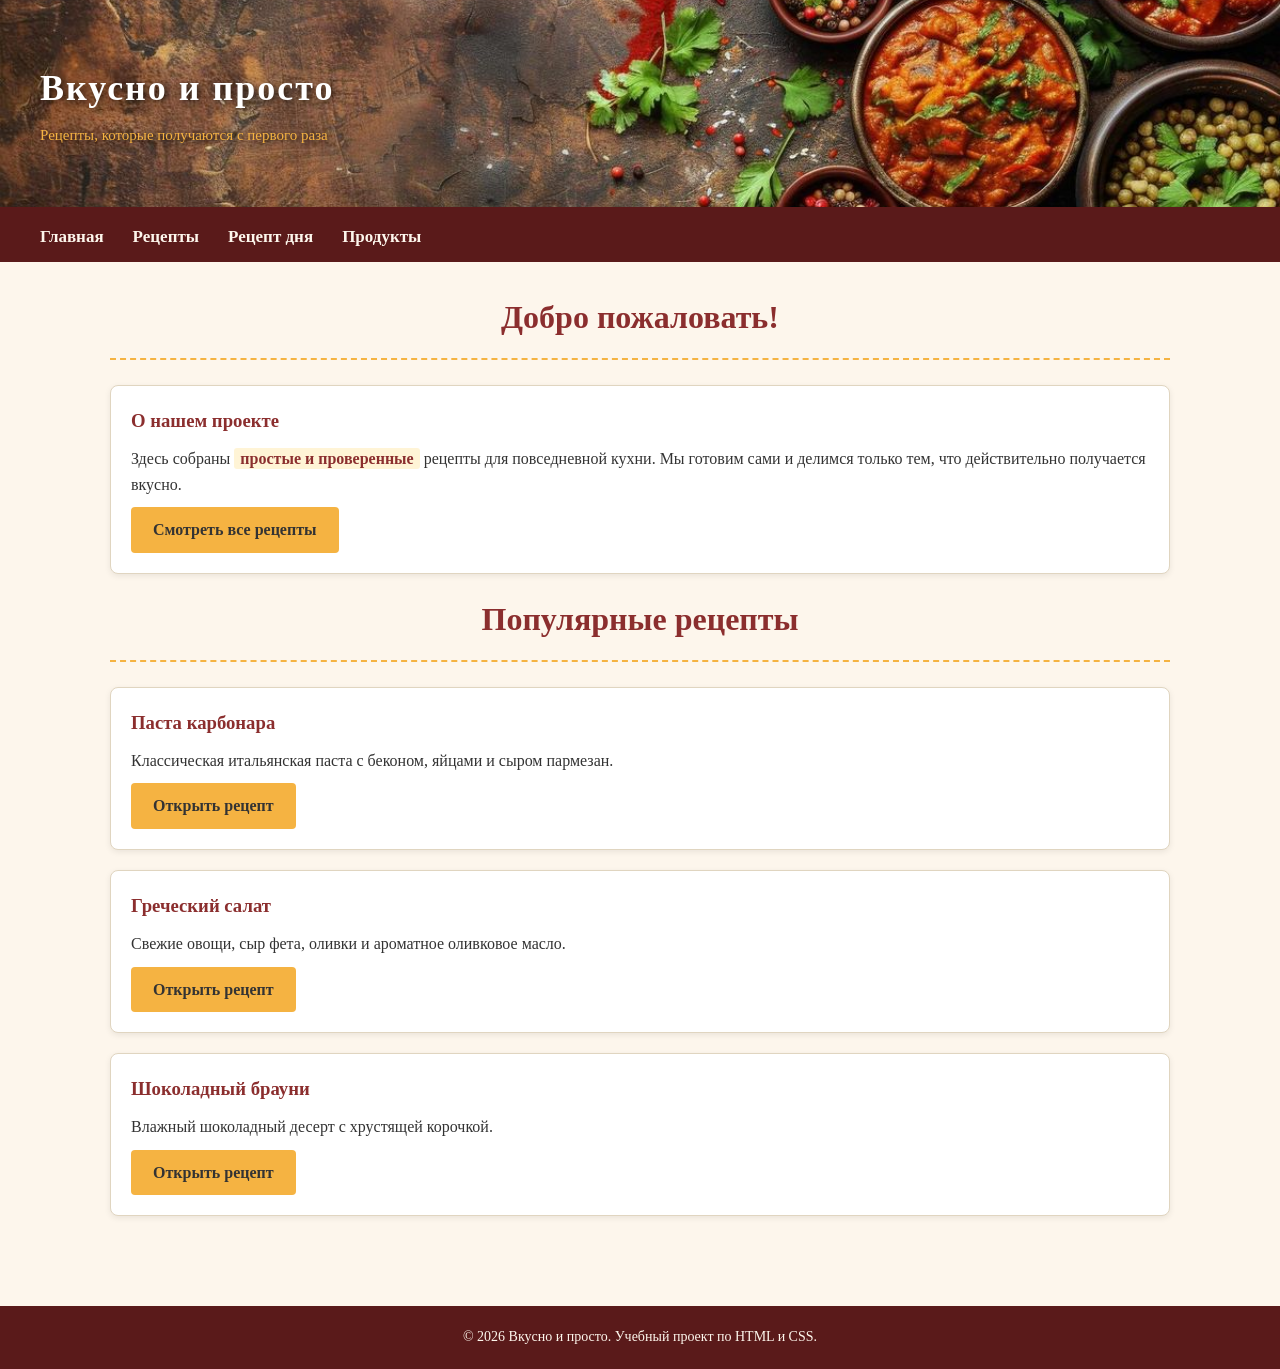
==== lab2/index.html @ 671978e6 "lab2: добавлен многостраничный сайт про рецепты" ====
<!DOCTYPE html>
<html lang="ru">
    <head>
    <meta charset="UTF-8">
    <meta name="viewport" content="width=device-width, initial-scale=1.0">
    <title>Вкусно и просто — Главная</title>
    <link rel="stylesheet" href="css/style.css">
</head>
<body>

<header>
    <h1>Вкусно и просто</h1>
    <p>Рецепты, которые получаются с первого раза</p>
</header>

<nav>
    <a href="index.html">Главная</a>
    <a href="recipes.html">Рецепты</a>
    <a href="recipe.html">Рецепт дня</a>
    <a href="products.html">Продукты</a>
</nav>

<div class="container">

    <h2 id="page-title">Добро пожаловать!</h2>

    <div class="card">
        <h3>О нашем проекте</h3>
        <p>
            Здесь собраны <span class="highlight">простые и проверенные</span> рецепты
            для повседневной кухни. Мы готовим сами и делимся только тем, что
            действительно получается вкусно.
        </p>
        <a href="recipes.html" class="btn">Смотреть все рецепты</a>
    </div>

    <h2 id="page-title">Популярные рецепты</h2>

    <div class="card">
        <h3> Паста карбонара</h3>
        <p>Классическая итальянская паста с беконом, яйцами и сыром пармезан.</p>
        <a href="recipe.html" class="btn">Открыть рецепт</a>
    </div>

    <div class="card">
        <h3> Греческий салат</h3>
        <p>Свежие овощи, сыр фета, оливки и ароматное оливковое масло.</p>
        <a href="recipe.html" class="btn">Открыть рецепт</a>
    </div>

    <div class="card">
        <h3> Шоколадный брауни</h3>
        <p>Влажный шоколадный десерт с хрустящей корочкой.</p>
        <a href="recipe.html" class="btn">Открыть рецепт</a>
    </div>

</div>

<footer>
    <p>&copy; 2026 Вкусно и просто. Учебный проект по HTML и CSS.</p>
</footer>

</body>
</html>
---- lab2/css/style.css ----
/* 
   СБРОС И БАЗОВЫЕ СТИЛИ
   */
* {
    margin: 0;
    padding: 0;
    box-sizing: border-box;
}

body {
    font-family: Georgia, 'Times New Roman', serif;
    background-color: #fdf6ec;
    color: #333;
    line-height: 1.6;
}

/*
   СЕЛЕКТОР ТЕГА
    */
header {
    background-color: #8b2e2e;
    background-image: url('../images/main-image.jpg');
    background-size: cover;
    background-position: center;
    background-repeat: no-repeat;
    color: #fff;
    padding: 60px 40px;
    border-bottom: 4px solid #5a1a1a;
    text-shadow: 2px 2px 6px rgba(0, 0, 0, 0.7);
}

header h1 {
    font-size: 36px;
    letter-spacing: 2px;
}

header p {
    font-size: 15px;
    color: #f5b342;
    margin-top: 5px;
}

nav {
    background-color: #5a1a1a;
    padding: 12px 40px;
}

nav a {
    color: #fdf6ec;
    text-decoration: none;
    margin-right: 25px;
    font-size: 17px;
    font-weight: bold;
    transition: color 0.3s;
}

nav a:hover {
    color: #f5b342;
    text-decoration: underline;
}

footer {
    background-color: #5a1a1a;
    color: #fdf6ec;
    text-align: center;
    padding: 20px;
    margin-top: 40px;
    font-size: 14px;
}

/* 
   СЕЛЕКТОР КЛАССА
   */
.container {
    max-width: 1100px;
    margin: 0 auto;
    padding: 30px 20px;
}

.card {
    background-color: #fff;
    border: 1px solid #e0d5c0;
    border-radius: 8px;
    padding: 20px;
    margin-bottom: 20px;
    box-shadow: 0 2px 6px rgba(0, 0, 0, 0.08);
}

.card h3 {
    color: #8b2e2e;
    margin-bottom: 10px;
}

.highlight {
    background-color: #fff4d6;
    padding: 2px 6px;
    border-radius: 3px;
    font-weight: bold;
    color: #8b2e2e;
}

.btn {
    display: inline-block;
    background-color: #f5b342;
    color: #333;
    padding: 10px 22px;
    border-radius: 4px;
    text-decoration: none;
    font-weight: bold;
    margin-top: 10px;
    transition: background-color 0.3s;
}

.btn:hover {
    background-color: #e0a02a;
}
.main-image {
    
    max-width: 100%;
    height: auto;
    display: block;
    margin: 0 auto 20px auto;
    border-radius: 10px;
    border: 3px solid #8b2e2e;
}

/* 
   СЕЛЕКТОР ID
    */
#page-title {
    color: #8b2e2e;
    text-align: center;
    font-size: 32px;
    margin-bottom: 25px;
    border-bottom: 2px dashed #f5b342;
    padding-bottom: 15px;
}

#main-image {
    display: block;
    margin: 0 auto 25px auto;
    max-width: 100%;
    height: auto;
    border-radius: 10px;
    border: 3px solid #8b2e2e;
}
.small-image {
    width: 400px;
    max-width: 100%;
    height: auto;
    display: block;
    margin: 0 auto 20px auto;
    border-radius: 10px;
    
}

/* 
   ТАБЛИЦА
    */
table {
    width: 100%;
    border-collapse: collapse;
    margin: 20px 0;
    background-color: #fff;
}

table caption {
    caption-side: top;
    font-size: 20px;
    font-weight: bold;
    color: #8b2e2e;
    padding: 10px;
    text-align: center;
}

table th, table td {
    border: 1px solid #d4c4a8;
    padding: 12px 15px;
}

table th {
    background-color: #8b2e2e;
    color: #fff;
    font-size: 16px;
}

.col-left   { text-align: left;   }
.col-center { text-align: center; }
.col-right  { text-align: right;  }

table tr:nth-child(even) {
    background-color: #fdf6ec;
}

table tr:hover {
    background-color: #fff4d6;
}
table td a {
    color: #8b2e2e;
    text-decoration: none;
    font-weight: bold;
    border-bottom: 1px dashed #f5b342;
    transition: color 0.3s, border-color 0.3s;
}

table td a:hover {
    color: #f5b342;
    border-bottom-color: #8b2e2e;
}

/* 
   СПИСКИ
    */
ul.ingredients {
    list-style-type: square;
    padding-left: 25px;
    margin: 15px 0;
}

ul.ingredients li {
    margin-bottom: 8px;
}

ol.steps {
    padding-left: 25px;
    margin: 15px 0;
}

ol.steps li {
    margin-bottom: 12px;
}

/* 
   БЛОЧНЫЕ И СТРОЧНЫЕ ЭЛЕМЕНТЫ
    */
.recipe-meta {
    display: flex;
    justify-content: space-around;
    background-color: #fff4d6;
    padding: 15px;
    border-radius: 6px;
    margin: 15px 0;
    flex-wrap: wrap;
}

.recipe-meta span {
    font-weight: bold;
    color: #8b2e2e;
}

/* 
   АДАПТИВ
   */
img {
    max-width: 100%;
}
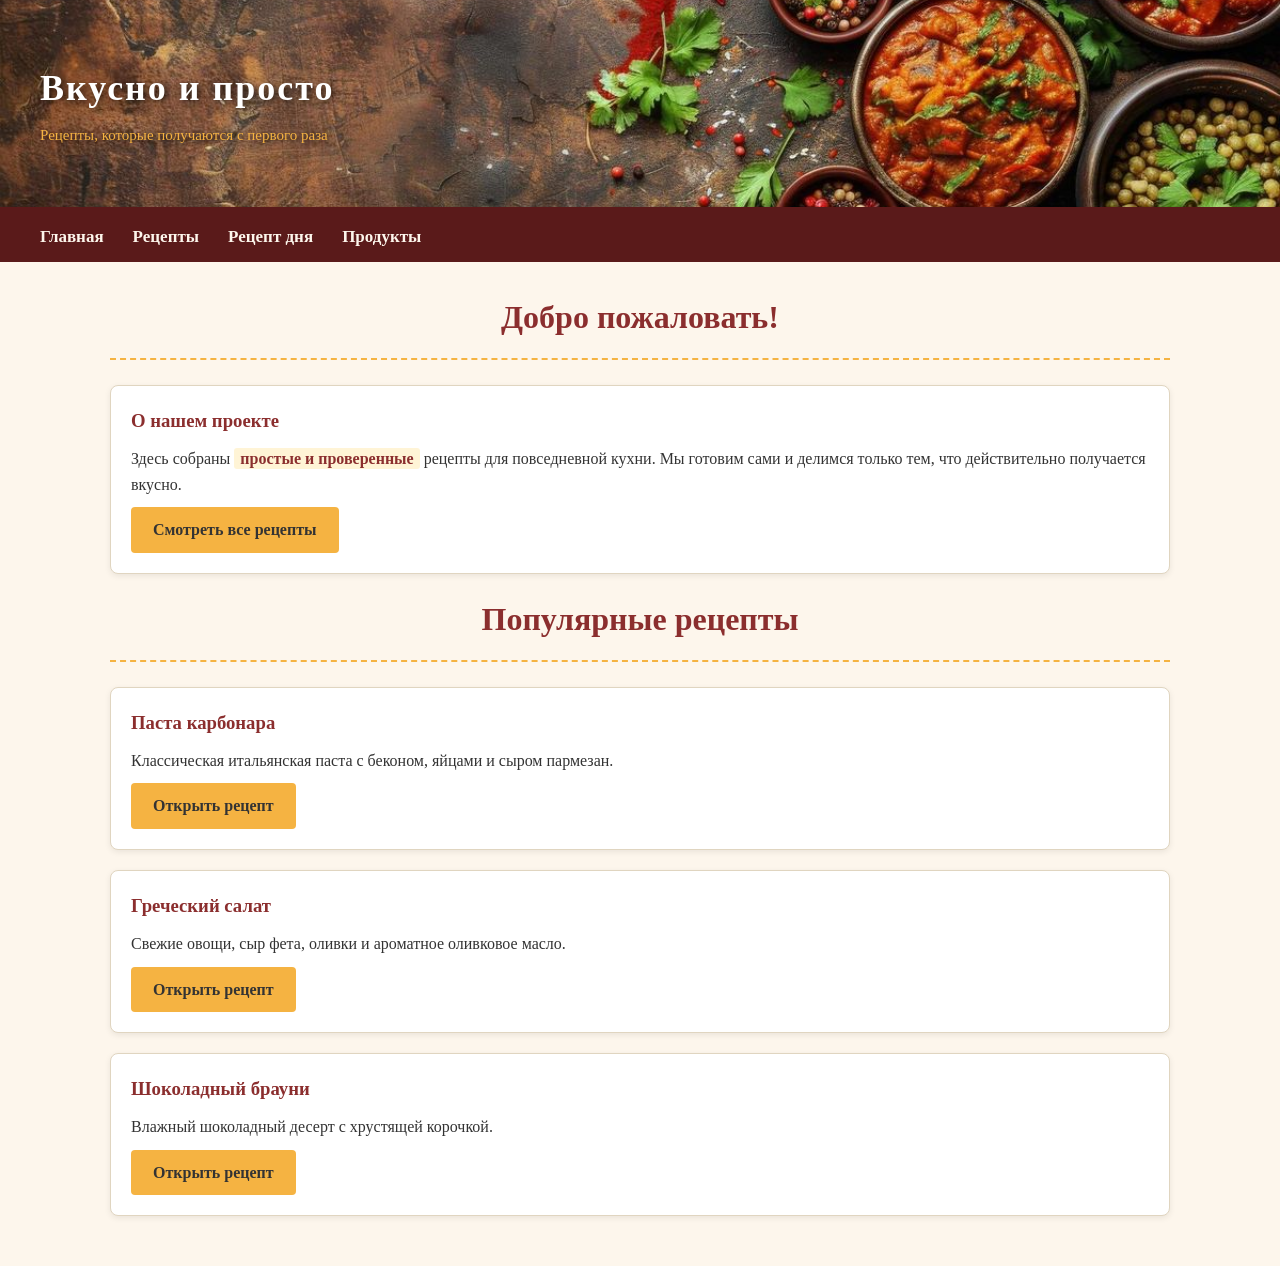
==== commit addac848: "fix: id->class; no footer." ====
--- a/lab2/index.html
+++ b/lab2/index.html
@@ -22,7 +22,7 @@
 
 <div class="container">
 
-    <h2 id="page-title">Добро пожаловать!</h2>
+    <h2 class="page-title">Добро пожаловать!</h2>
 
     <div class="card">
         <h3>О нашем проекте</h3>
@@ -34,7 +34,7 @@
         <a href="recipes.html" class="btn">Смотреть все рецепты</a>
     </div>
 
-    <h2 id="page-title">Популярные рецепты</h2>
+    <h2 class="page-title">Популярные рецепты</h2>
 
     <div class="card">
         <h3> Паста карбонара</h3>
@@ -56,9 +56,5 @@
 
 </div>
 
-<footer>
-    <p>&copy; 2026 Вкусно и просто. Учебный проект по HTML и CSS.</p>
-</footer>
-
 </body>
 </html>
--- a/lab2/css/style.css
+++ b/lab2/css/style.css
@@ -59,14 +59,6 @@
     text-decoration: underline;
 }
 
-footer {
-    background-color: #5a1a1a;
-    color: #fdf6ec;
-    text-align: center;
-    padding: 20px;
-    margin-top: 40px;
-    font-size: 14px;
-}
 
 /* 
    СЕЛЕКТОР КЛАССА
@@ -124,10 +116,8 @@
     border: 3px solid #8b2e2e;
 }
 
-/* 
-   СЕЛЕКТОР ID
-    */
-#page-title {
+
+.page-title {
     color: #8b2e2e;
     text-align: center;
     font-size: 32px;
@@ -136,14 +126,7 @@
     padding-bottom: 15px;
 }
 
-#main-image {
-    display: block;
-    margin: 0 auto 25px auto;
-    max-width: 100%;
-    height: auto;
-    border-radius: 10px;
-    border: 3px solid #8b2e2e;
-}
+
 .small-image {
     width: 400px;
     max-width: 100%;
